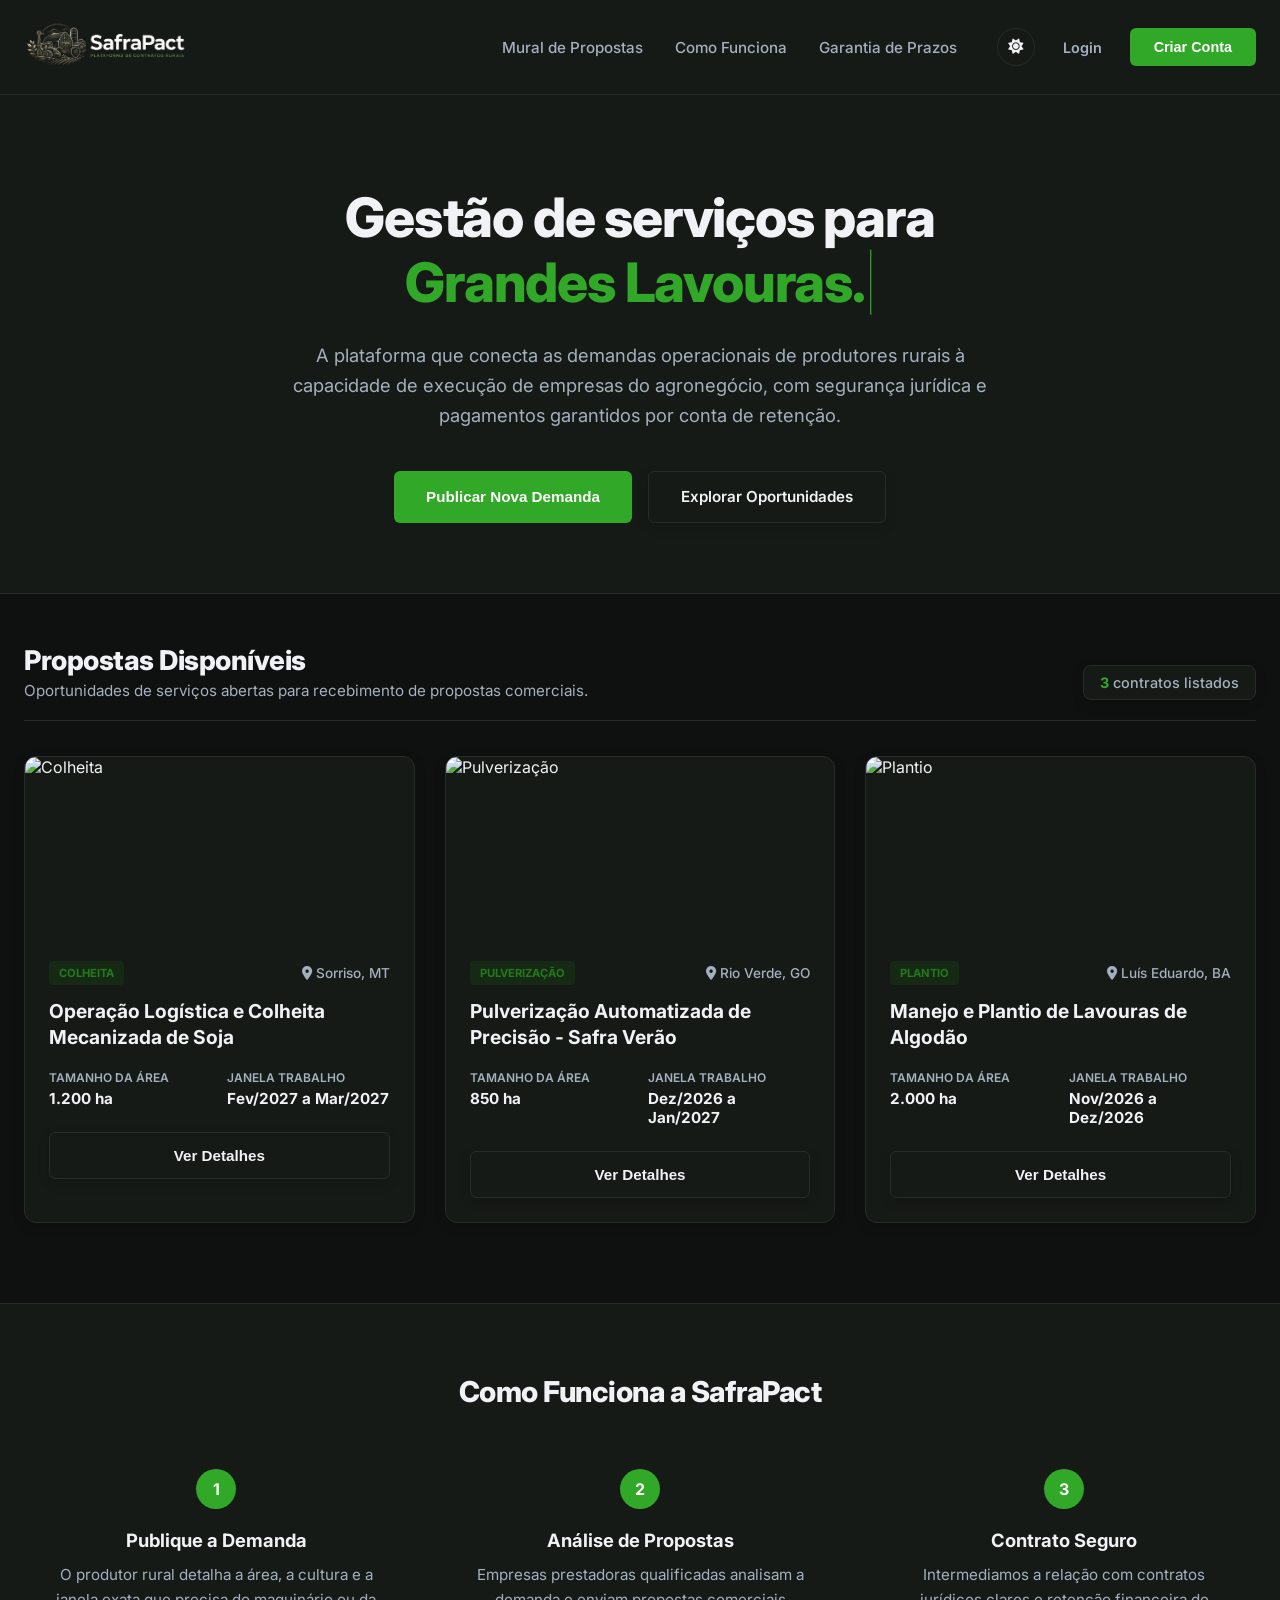
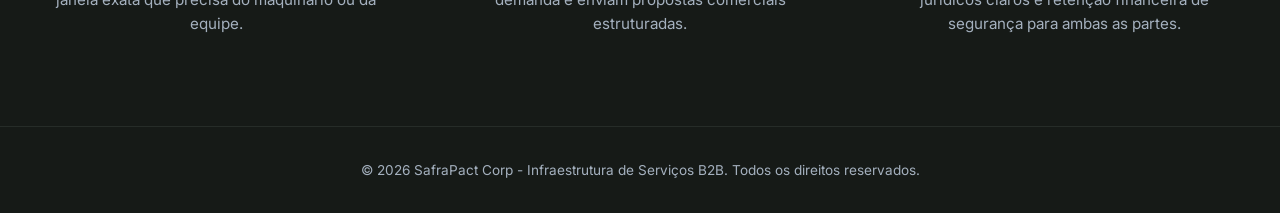
==== index.html @ 33dc3bca "Add files via upload" ====
<!DOCTYPE html>
<html lang="pt-br">
<head>
    <meta charset="UTF-8">
    <meta name="viewport" content="width=device-width, initial-scale=1.0">
    <title>SafraPact | Gestão de Contratos Agrícolas</title>
    <link rel="preconnect" href="https://fonts.googleapis.com">
    <link rel="preconnect" href="https://fonts.gstatic.com" crossorigin>
    <link href="https://fonts.googleapis.com/css2?family=Inter:wght@400;500;600;700;800&display=swap" rel="stylesheet">
    <link rel="stylesheet" href="https://cdnjs.cloudflare.com/ajax/libs/font-awesome/6.5.1/css/all.min.css">
    <link rel="stylesheet" href="css/style.css?v=20260605-3">
    <link rel="stylesheet" href="css/components.css?v=20260605-3">
</head>
<body>

<header class="premium-header">
    <div class="nav-container">
        <div class="logo-box">
            <img src="img/logo-fundo-branco.png" alt="SafraPact Logo" id="main-logo" class="logo-img">
        </div>
        
        <button class="menu-toggle" id="mobile-menu" aria-label="Menu">
            <i class="fas fa-bars"></i>
        </button>

        <nav id="nav-list" class="nav-wrapper">
            <ul class="nav-menu">
                <li id="menu-item-mural"><a href="propostas.html">Mural de Propostas</a></li>
                <li><a href="#como-funciona-anchor">Como Funciona</a></li>
                <li><a href="javascript:void(0)" id="nav-prazos">Garantia de Prazos</a></li>
            </ul>
            <div class="header-buttons">
                <button id="theme-toggle" class="btn-theme" aria-label="Alternar tema">
                    <i class="fas fa-moon"></i>
                </button>
                <button class="btn-link" id="nav-login">Login</button>
                <button class="btn-primary btn-nav" id="nav-cadastro">Criar Conta</button>
            </div>
        </nav>
    </div>
</header>

<main>
    <section class="hero-premium">
        <div class="hero-container-center">
            <h1>Gestão de serviços para <br><span id="typewriter-text" class="text-dynamic"></span><span class="cursor">|</span></h1>
            <p>A plataforma que conecta as demandas operacionais de produtores rurais à capacidade de execução de empresas do agronegócio, com segurança jurídica e pagamentos garantidos por conta de retenção.</p>
            <div class="hero-actions">
                <button class="btn-primary btn-large" id="hero-publicar">Publicar Nova Demanda</button>
                <a href="propostas.html" class="btn-secondary btn-large" id="hero-explorar">Explorar Oportunidades</a>
            </div>
        </div>
    </section>

    <section class="contracts-section" id="secao-demandas-home">
        <div class="section-container-header">
            <div class="section-title-block">
                <h2>Propostas Disponíveis</h2>
                <p>Oportunidades de serviços abertas para recebimento de propostas comerciais.</p>
            </div>
            <div class="counter-badge-premium">
                <span>3</span> contratos listados
            </div>
        </div>
        
        <div class="contracts-grid">
            <div class="contract-card">
                <img src="https://images.unsplash.com/photo-1599839619722-39751411ea63?auto=format&fit=crop&q=80&w=600" alt="Colheita" class="contract-img">
                <div class="contract-body">
                    <div class="card-tags">
                        <span class="status-tag">Colheita</span>
                        <span class="loc-text"><i class="fas fa-map-marker-alt"></i> Sorriso, MT</span>
                    </div>
                    <h3>Operação Logística e Colheita Mecanizada de Soja</h3>
                    <div class="metrics-grid">
                        <div class="metric"><span>Tamanho da Área</span><strong>1.200 ha</strong></div>
                        <div class="metric"><span>Janela Trabalho</span><strong>Fev/2027 a Mar/2027</strong></div>
                    </div>
                    <button class="btn-secondary btn-block btn-detalhes" data-id="1">Ver Detalhes</button>
                </div>
            </div>

            <div class="contract-card">
                <img src="https://images.unsplash.com/photo-1586771107445-d3af9e701c09?auto=format&fit=crop&q=80&w=600" alt="Pulverização" class="contract-img">
                <div class="contract-body">
                    <div class="card-tags">
                        <span class="status-tag">Pulverização</span>
                        <span class="loc-text"><i class="fas fa-map-marker-alt"></i> Rio Verde, GO</span>
                    </div>
                    <h3>Pulverização Automatizada de Precisão - Safra Verão</h3>
                    <div class="metrics-grid">
                        <div class="metric"><span>Tamanho da Área</span><strong>850 ha</strong></div>
                        <div class="metric"><span>Janela Trabalho</span><strong>Dez/2026 a Jan/2027</strong></div>
                    </div>
                    <button class="btn-secondary btn-block btn-detalhes" data-id="2">Ver Detalhes</button>
                </div>
            </div>

            <div class="contract-card">
                <img src="https://images.unsplash.com/photo-1621506289937-a8e4df240d0b?auto=format&fit=crop&q=80&w=600" alt="Plantio" class="contract-img">
                <div class="contract-body">
                    <div class="card-tags">
                        <span class="status-tag">Plantio</span>
                        <span class="loc-text"><i class="fas fa-map-marker-alt"></i> Luís Eduardo, BA</span>
                    </div>
                    <h3>Manejo e Plantio de Lavouras de Algodão</h3>
                    <div class="metrics-grid">
                        <div class="metric"><span>Tamanho da Área</span><strong>2.000 ha</strong></div>
                        <div class="metric"><span>Janela Trabalho</span><strong>Nov/2026 a Dez/2026</strong></div>
                    </div>
                    <button class="btn-secondary btn-block btn-detalhes" data-id="3">Ver Detalhes</button>
                </div>
            </div>
        </div>
    </section>

    <section class="how-it-works-section" id="como-funciona-anchor">
        <div class="how-container">
            <h2>Como Funciona a SafraPact</h2>
            <div class="how-grid">
                <div class="how-step">
                    <div class="step-num">1</div>
                    <h3>Publique a Demanda</h3>
                    <p>O produtor rural detalha a área, a cultura e a janela exata que precisa do maquinário ou da equipe.</p>
                </div>
                <div class="how-step">
                    <div class="step-num">2</div>
                    <h3>Análise de Propostas</h3>
                    <p>Empresas prestadoras qualificadas analisam a demanda e enviam propostas comerciais estruturadas.</p>
                </div>
                <div class="how-step">
                    <div class="step-num">3</div>
                    <h3>Contrato Seguro</h3>
                    <p>Intermediamos a relação com contratos jurídicos claros e retenção financeira de segurança para ambas as partes.</p>
                </div>
            </div>
        </div>
    </section>
</main>

<div class="modal-overlay" id="modalLoginOverlay">
    <div class="modal-card">
        <button class="close-btn" id="close-login"><i class="fas fa-times"></i></button>
        <div class="modal-head">
            <h2>Acessar Conta</h2>
            <p class="modal-subtitle">Entre com seus dados para gerenciar seus contratos</p>
        </div>
        <div class="modal-body">
            <div id="login-error-msg" class="login-alert" style="display: none;"></div>
            <div class="input-group">
                <label>E-mail Corporativo</label>
                <input type="email" id="login-email" placeholder="nome@empresa.com.br" class="premium-input">
            </div>
            <div class="input-group">
                <label>Senha de Acesso</label>
                <input type="password" id="login-senha" placeholder="Digite sua senha" class="premium-input">
            </div>
            <button class="btn-primary btn-block" id="btn-efetuar-login" style="margin-top: 10px;">Entrar na Plataforma</button>
            <div class="login-footer-links">
                <a href="javascript:void(0)" id="link-mudar-cadastro">Não tenho conta</a>
                <a href="#">Esqueci minha senha</a>
            </div>
        </div>
    </div>
</div>

<div class="modal-overlay" id="modalRegisterOverlay">
    <div class="modal-card">
        <button class="close-btn" id="close-cadastro"><i class="fas fa-times"></i></button>
        <div class="modal-head">
            <h2>Criar nova conta</h2>
            <p class="modal-subtitle">Selecione o seu perfil de atuação na plataforma</p>
        </div>
        <div class="modal-body select-profile-body">
            <button class="profile-option-btn">
                <div class="profile-icon"><i class="fas fa-file-invoice-dollar"></i></div>
                <div class="profile-desc">
                    <strong>Sou Produtor Rural</strong>
                    <span>Quero publicar minhas demandas e contratar empresas qualificadas.</span>
                </div>
            </button>
            <button class="profile-option-btn">
                <div class="profile-icon"><i class="fas fa-tractor"></i></div>
                <div class="profile-desc">
                    <strong>Sou Empresa / Prestador</strong>
                    <span>Possuo maquinário ou equipes e quero enviar propostas para os contratos.</span>
                </div>
            </button>
        </div>
    </div>
</div>

<div class="modal-overlay" id="modalPrazosOverlay">
    <div class="modal-card">
        <button class="close-btn" id="close-prazos"><i class="fas fa-times"></i></button>
        <div class="modal-head">
            <h2>Política de Alinhamento de Prazos</h2>
            <p class="modal-subtitle">Como asseguramos as tratativas contratuais</p>
        </div>
        <div class="modal-body text-modal-body">
            <p>A SafraPact atua como uma plataforma de infraestrutura e intermediação de negócios, aplicando termos jurídicos rígidos, análises cadastrais de CNPJ e contas de garantia com retenção de valores para mitigar quebras contratuais.</p>
            <p>Contudo, devido à natureza variável das operações agrícolas (fatores climáticos adversos, quebras mecânicas imprevisíveis ou bloqueios logísticos regionais), <strong>não é possível assegurar 100% o cumprimento físico ou pontualidade das janelas estipuladas nos contratos</strong>.</p>
        </div>
        <div class="modal-footer">
            <button class="btn-secondary btn-block" id="btn-entendi-prazos">Compreendo os Termos</button>
        </div>
    </div>
</div>

<div class="modal-overlay" id="modalOverlay">
    <div class="modal-card">
        <button class="close-btn" id="close-detalhes"><i class="fas fa-times"></i></button>
        <div class="modal-head">
            <span class="status-tag success">Recebendo Propostas</span>
            <h2 id="modalNome">Título do Contrato</h2>
            <p id="modalCargo" class="modal-subtitle"><i class="fas fa-map-marker-alt"></i> Localidade</p>
        </div>
        <div class="modal-body">
            <div class="info-block">
                <small>Tamanho da Área</small>
                <strong id="modalExp">0 hectares</strong>
            </div>
            <div class="info-block">
                <small>Janela de Trabalho</small>
                <strong id="modalEsp">Data</strong>
            </div>
            <div class="info-block">
                <small>Garantia Financeira</small>
                <strong>Retido em Segurança</strong>
            </div>
        </div>
        <div class="modal-footer">
            <button class="btn-primary btn-block">Enviar Proposta Comercial</button>
        </div>
    </div>
</div>

<div id="bloco-aviso-produtor-home" style="display: none; max-width: 1280px; margin: 40px auto; padding: 0 24px;">
    <div style="padding: 50px; text-align: center; background: var(--bg-card); border: 1px solid var(--border); border-radius: 12px; box-shadow: var(--shadow-sm);">
        <i class="fas fa-user-shield" style="font-size: 2.5rem; color: var(--primary); margin-bottom: 15px;"></i>
        <h3 style="margin-bottom: 8px;">Painel do Produtor Rural Ativo</h3>
        <p style="color: var(--text-muted); max-width: 500px; margin: 0 auto; font-size: 0.95rem; line-height: 1.5;">Utilize as ferramentas administrativas do seu painel logístico seguro para cadastrar propriedades e publicar novas demandas operacionais para o ecossistema.</p>
    </div>
</div>

<footer>
    <div class="footer-content">
        <p>&copy; 2026 SafraPact Corp - Infraestrutura de Serviços B2B. Todos os direitos reservados.</p>
    </div>
</footer>

<script src="js/config.js?v=20260605-3"></script>
<script src="js/safrapact-store.js?v=20260605-3"></script>
<script src="js/script.js?v=20260605-3"></script>
</body>
</html>
---- css/style.css ----
:root {
    --primary: #2b8a22;       
    --primary-dark: #1e6317;
    --primary-light: #eaf5ea;
    --text-main: #2d3436;     
    --text-muted: #636e72;
    --bg-page: #f5f7f5;       
    --bg-card: #ffffff;
    --border: #e2e8f0;
    --shadow-sm: 0 2px 8px rgba(0, 0, 0, 0.02);
    --shadow-md: 0 16px 36px rgba(0, 0, 0, 0.05);
}

[data-theme="dark"] {
    --primary: #32a828;
    --primary-dark: #237a1c;
    --primary-light: #162915;
    --text-main: #f1f2f6;     
    --text-muted: #a4b0be;
    --bg-page: #0f1110;       
    --bg-card: #161a17;       
    --border: #262c28;
    --shadow-sm: 0 4px 12px rgba(0, 0, 0, 0.15);
    --shadow-md: 0 16px 40px rgba(0, 0, 0, 0.35);
}

* { margin: 0; padding: 0; box-sizing: border-box; }

body {
    font-family: 'Inter', sans-serif;
    background-color: var(--bg-page);
    color: var(--text-main);
    transition: background-color 0.25s ease, color 0.25s ease;
    -webkit-font-smoothing: antialiased;
}

.premium-header { 
    background: var(--bg-card); 
    border-bottom: 1px solid var(--border); 
    position: sticky; 
    top: 0; 
    z-index: 1000; 
    height: 95px; 
    display: flex; 
    align-items: center; 
    transition: background-color 0.25s; 
}
.nav-container { width: 100%; max-width: 1280px; margin: 0 auto; display: flex; justify-content: space-between; align-items: center; padding: 0 24px; }
.logo-img { height: 70px !important; width: auto !important; object-fit: contain; }
.nav-wrapper { display: flex; align-items: center; gap: 40px; }
.nav-menu { display: flex; list-style: none; gap: 32px; align-items: center; margin: 0; padding: 0;}
.nav-menu a { color: var(--text-muted); text-decoration: none; font-weight: 500; font-size: 0.95rem; transition: color 0.2s; }
.nav-menu a:hover { color: var(--text-main); }
.header-buttons { display: flex; align-items: center; gap: 16px; }

.btn-primary { background: var(--primary); color: #fff; border: none; padding: 11px 24px; border-radius: 6px; font-weight: 600; cursor: pointer; transition: background-color 0.15s; font-size: 0.9rem; display: inline-flex; align-items: center; justify-content: center; }
.btn-primary:hover { background: var(--primary-dark); }
.btn-secondary { background: var(--bg-card); color: var(--text-main); border: 1px solid var(--border); padding: 11px 24px; border-radius: 6px; font-weight: 600; cursor: pointer; transition: all 0.15s; box-shadow: var(--shadow-sm); display: inline-flex; align-items: center; justify-content: center; text-decoration: none; }
.btn-secondary:hover { background-color: var(--bg-page); border-color: var(--text-muted); }
.btn-link { background: transparent; border: none; color: var(--text-muted); font-family: inherit; font-weight: 600; font-size: 0.9rem; padding: 8px 12px; cursor: pointer; transition: color 0.15s; }
.btn-link:hover { color: var(--text-main); }
.btn-large { padding: 14px 32px; font-size: 0.95rem; height: 52px; }
.btn-block { width: 100%; padding: 14px; border-radius: 6px; font-size: 0.95rem; }
.btn-theme { background: transparent; border: 1px solid var(--border); color: var(--text-main); width: 38px; height: 38px; border-radius: 50%; cursor: pointer; display: flex; align-items: center; justify-content: center; font-size: 0.95rem; transition: 0.2s; }
.btn-theme:hover { background: var(--primary-light); color: var(--primary); border-color: var(--primary); }

.hero-premium { background: var(--bg-card); padding: 90px 24px 70px; text-align: center; border-bottom: 1px solid var(--border); transition: background-color 0.25s; }
.hero-container-center { max-width: 850px; margin: 0 auto; }
.hero-premium h1 { font-size: 3.4rem; font-weight: 800; line-height: 1.2; letter-spacing: -1.2px; margin-bottom: 24px; color: var(--text-main); min-height: 130px; }
.hero-premium p { font-size: 1.15rem; color: var(--text-muted); margin-bottom: 40px; max-width: 720px; margin-inline: auto; line-height: 1.65; }
.hero-actions { display: flex; justify-content: center; align-items: center; gap: 16px; }

.text-dynamic { color: var(--primary); font-weight: 800; }
.cursor { font-weight: 100; color: var(--primary); animation: blink 0.7s infinite; }
@keyframes blink { 0%, 100% { opacity: 1; } 50% { opacity: 0; } }

.contracts-section { max-width: 1280px; margin: 50px auto 80px; padding: 0 24px; }
.section-container-header { display: flex; justify-content: space-between; align-items: flex-end; margin-bottom: 35px; border-bottom: 1px solid var(--border); padding-bottom: 20px; }
.section-title-block h2 { font-size: 1.7rem; font-weight: 800; letter-spacing: -0.5px; color: var(--text-main); }
.section-title-block p { color: var(--text-muted); font-size: 0.95rem; margin-top: 4px; }
.counter-badge-premium { background: var(--bg-card); border: 1px solid var(--border); padding: 8px 16px; border-radius: 8px; font-size: 0.9rem; font-weight: 500; color: var(--text-muted); box-shadow: var(--shadow-sm); }
.counter-badge-premium span { color: var(--primary); font-weight: 700; }

.contracts-grid { display: grid; grid-template-columns: repeat(auto-fill, minmax(360px, 1fr)); gap: 30px; }
.contract-card { background: var(--bg-card); border-radius: 12px; border: 1px solid var(--border); overflow: hidden; transition: transform 0.25s, box-shadow 0.25s; box-shadow: var(--shadow-sm); display: flex; flex-direction: column; }
.contract-card:hover { transform: translateY(-5px); box-shadow: var(--shadow-md); border-color: var(--primary); }
.contract-img { width: 100%; height: 180px; object-fit: cover; }
.contract-body { padding: 24px; display: flex; flex-direction: column; flex-grow: 1; }
.card-tags { display: flex; justify-content: space-between; align-items: center; margin-bottom: 14px; }
.status-tag { font-size: 0.7rem; font-weight: 700; padding: 5px 10px; border-radius: 4px; text-transform: uppercase; background: var(--primary-light); color: var(--primary-dark); }
.loc-text { font-size: 0.85rem; color: var(--text-muted); font-weight: 500; }
.contract-body h3 { font-size: 1.2rem; font-weight: 700; margin-bottom: 20px; line-height: 1.35; color: var(--text-main); }

.metrics-grid { display: grid; grid-template-columns: 1fr 1fr; gap: 16px; margin-bottom: 24px; }
.metric { display: flex; flex-direction: column; }
.metric span { font-size: 0.75rem; color: var(--text-muted); text-transform: uppercase; font-weight: 600; }
.metric strong { font-size: 0.95rem; color: var(--text-main); margin-top: 4px; font-weight: 700; }

.how-it-works-section { background: var(--bg-card); padding: 70px 24px; border-top: 1px solid var(--border); transition: background-color 0.25s; scroll-margin-top: 95px; }
.how-container { max-width: 1280px; margin: 0 auto; text-align: center; }
.how-it-works-section h2 { font-size: 1.8rem; font-weight: 800; margin-bottom: 40px; letter-spacing: -0.5px; }
.how-grid { display: grid; grid-template-columns: repeat(auto-fit, minmax(280px, 1fr)); gap: 40px; }
.how-step { padding: 20px; text-align: center; }
.step-num { width: 40px; height: 40px; background: var(--primary); color: white; border-radius: 50%; display: inline-flex; align-items: center; justify-content: center; font-weight: 700; margin-bottom: 20px; }
.how-step h3 { font-size: 1.15rem; font-weight: 700; margin-bottom: 12px; }
.how-step p { color: var(--text-muted); font-size: 0.95rem; line-height: 1.6; }

.input-group { display: flex; flex-direction: column; gap: 6px; text-align: left; margin-bottom: 14px; }
.input-group label { font-size: 0.85rem; font-weight: 600; color: var(--text-main); }
.premium-input { width: 100%; padding: 12px; border-radius: 6px; border: 1px solid var(--border); background: var(--bg-page); color: var(--text-main); font-family: inherit; font-size: 0.95rem; outline: none; }
.premium-input:focus { border-color: var(--primary); }
.login-footer-links { display: flex; justify-content: space-between; font-size: 0.85rem; margin-top: 15px; }
.login-footer-links a { color: var(--primary); text-decoration: none; font-weight: 600; }

.modal-overlay { display: none; position: fixed; top: 0; left: 0; width: 100%; height: 100%; background: rgba(0,0,0,0.4); backdrop-filter: blur(5px); z-index: 3000; justify-content: center; align-items: center; }
.modal-card { background: var(--bg-card); width: 90%; max-width: 480px; border-radius: 16px; padding: 36px; position: relative; box-shadow: 0 20px 40px rgba(0,0,0,0.1); border: 1px solid var(--border); }
.close-btn { position: absolute; top: 20px; right: 20px; background: var(--bg-page); border: none; width: 34px; height: 34px; border-radius: 50%; cursor: pointer; color: var(--text-muted); display: flex; align-items: center; justify-content: center; }
.close-btn:hover { background: var(--border); color: var(--text-main); }
.modal-head { margin-bottom: 24px; border-bottom: 1px solid var(--border); padding-bottom: 16px; }
.modal-head h2 { font-size: 1.5rem; font-weight: 800; color: var(--text-main); }
.modal-subtitle { color: var(--text-muted); font-size: 0.9rem; margin-top: 4px; }
.modal-body { display: flex; flex-direction: column; gap: 16px; }
.text-modal-body p { font-size: 0.95rem; color: var(--text-main); line-height: 1.6; margin-bottom: 12px; text-align: left; }
.info-block { display: flex; justify-content: space-between; align-items: center; padding: 14px; background: var(--bg-page); border-radius: 8px; border: 1px solid var(--border); }
.info-block small { color: var(--text-muted); font-weight: 600; font-size: 0.85rem; }
.info-block strong { color: var(--text-main); }

.select-profile-body { gap: 14px; padding-top: 10px; }
.profile-option-btn { width: 100%; display: flex; align-items: center; gap: 18px; padding: 18px; background: var(--bg-page); border: 1px solid var(--border); border-radius: 10px; text-align: left; cursor: pointer; transition: all 0.2s; font-family: inherit; }
.profile-option-btn:hover { border-color: var(--primary); background: var(--primary-light); transform: translateY(-2px); }
.profile-icon { width: 44px; height: 44px; background: var(--bg-card); border: 1px solid var(--border); color: var(--primary); border-radius: 8px; display: flex; align-items: center; justify-content: center; font-size: 1.2rem; flex-shrink: 0; }
.profile-desc { display: flex; flex-direction: column; gap: 2px; }
.profile-desc strong { color: var(--text-main); font-size: 0.95rem; font-weight: 700; }
.profile-desc span { color: var(--text-muted); font-size: 0.8rem; line-height: 1.3; }

.login-alert { background-color: #ffeaa7; border: 1px solid #fdcb6e; color: #d63031; padding: 10px 14px; border-radius: 6px; font-size: 0.88rem; font-weight: 500; text-align: center; margin-bottom: 8px; animation: shakeValidacao 0.4s ease; }
@keyframes shakeValidacao { 0%, 100% { transform: translateX(0); } 25% { transform: translateX(-6px); } 75% { transform: translateX(6px); } }

footer { background: var(--bg-card); border-top: 1px solid var(--border); padding: 35px; text-align: center; font-size: 0.85rem; color: var(--text-muted); }
.menu-toggle { display: none; background: none; border: none; font-size: 1.5rem; color: var(--text-main); cursor: pointer; }

@media (max-width: 768px) {
    .premium-header { height: 90px; }
    .logo-img { height: 70px !important; } 
    .menu-toggle { display: block; }
    .nav-wrapper { display: none; position: absolute; top: 90px; left: 0; width: 100%; background: var(--bg-card); padding: 24px; border-bottom: 1px solid var(--border); flex-direction: column; gap: 24px; box-shadow: var(--shadow-md); }
    .nav-wrapper.active { display: flex; }
    .nav-menu { flex-direction: column; gap: 16px; width: 100%; }
    .header-buttons { flex-direction: column; width: 100%; gap: 12px; }
    .btn-link, .btn-primary { width: 100%; text-align: center; justify-content: center; }
    .contracts-grid { grid-template-columns: 1fr; }
}
---- css/components.css ----
/* Componentes compartilhados: notificações, nova demanda, filtros e painel */
.notification-wrapper { position: relative; display: flex; align-items: center; }
.notification-bell { position: relative; width: 40px; height: 40px; border-radius: 50%; border: 1px solid var(--border); background: var(--bg-card); color: var(--text-main); cursor: pointer; display: inline-flex; align-items: center; justify-content: center; transition: .2s; }
.notification-bell:hover { color: var(--primary); border-color: var(--primary); background: var(--primary-light); }
.notification-count { position: absolute; top: -6px; right: -6px; min-width: 19px; height: 19px; padding: 0 5px; border-radius: 20px; align-items: center; justify-content: center; background: #d63031; color: #fff; font-size: .68rem; font-weight: 800; border: 2px solid var(--bg-card); }
.notification-panel { display: none; position: absolute; right: 0; top: 50px; width: 330px; background: var(--bg-card); border: 1px solid var(--border); border-radius: 12px; box-shadow: var(--shadow-md); overflow: hidden; z-index: 3500; }
.notification-panel.open { display: block; }
.notification-panel-head { display: flex; align-items: center; justify-content: space-between; padding: 14px; border-bottom: 1px solid var(--border); }
.notification-panel-head button { border: none; background: transparent; color: var(--primary); cursor: pointer; font-size: .74rem; font-weight: 700; }
.notification-list { max-height: 310px; overflow-y: auto; }
.notification-item { display: flex; gap: 11px; padding: 13px 14px; text-decoration: none; border-bottom: 1px solid var(--border); color: var(--text-main); }
.notification-item:hover { background: var(--bg-page); }
.notification-item i { color: var(--primary); margin-top: 3px; }
.notification-item span { display: flex; flex-direction: column; gap: 3px; }
.notification-item small { color: var(--text-muted); }
.notification-empty, .sync-mode-note { padding: 14px; color: var(--text-muted); font-size: .8rem; line-height: 1.45; }
.sync-mode-note { border-top: 1px solid var(--border); background: var(--bg-page); }
.sync-mode-note i { margin-right: 6px; color: var(--primary); }
.toast-stack { position: fixed; top: 112px; right: 22px; z-index: 6000; display: flex; flex-direction: column; gap: 10px; max-width: 370px; }
.safrapact-toast { display: flex; gap: 10px; align-items: flex-start; padding: 14px 16px; border: 1px solid var(--border); border-radius: 10px; background: var(--bg-card); color: var(--text-main); box-shadow: var(--shadow-md); opacity: 0; transform: translateX(22px); transition: .28s; font-size: .88rem; line-height: 1.4; }
.safrapact-toast.show { opacity: 1; transform: translateX(0); }
.safrapact-toast i { color: var(--primary); margin-top: 2px; }
.safrapact-toast.notice i { color: #f39c12; }
.modal-card-large { max-width: 820px !important; max-height: 92vh; overflow-y: auto; }
.modal-kicker { color: var(--primary); font-size: .76rem; font-weight: 800; letter-spacing: .7px; text-transform: uppercase; margin-bottom: 7px; }
.demand-form { display: flex; flex-direction: column; gap: 15px; }
.form-grid { display: grid; gap: 14px; }
.two-columns { grid-template-columns: repeat(2, minmax(0, 1fr)); }
.span-2 { grid-column: span 2; }
.input-group label { font-size: .79rem; color: var(--text-muted); font-weight: 700; }
.premium-textarea { min-height: 94px; resize: vertical; font-family: inherit; }
.draft-status { display: flex; gap: 8px; align-items: center; font-size: .78rem; color: var(--text-muted); padding: 10px 12px; border: 1px dashed var(--border); border-radius: 8px; background: var(--bg-page); }
.draft-status i { color: var(--primary); }
.demand-form-actions { display: flex; justify-content: flex-end; gap: 12px; flex-wrap: wrap; }
.demand-form-actions button { display: inline-flex; align-items: center; gap: 8px; }
.mural-filter-panel { display: grid; grid-template-columns: 1.4fr .8fr .8fr auto; gap: 12px; margin: 0 0 22px; padding: 15px; border: 1px solid var(--border); background: var(--bg-card); border-radius: 10px; box-shadow: var(--shadow-sm); }
.mural-filter-panel .premium-input { min-width: 0; }
.filter-actions { display: flex; gap: 8px; }
.filter-actions button { white-space: nowrap; }
.card-extra-meta { display: flex; flex-wrap: wrap; gap: 8px; margin: -8px 0 16px; }
.card-extra-meta span { color: var(--text-muted); font-size: .75rem; padding: 5px 7px; background: var(--bg-page); border-radius: 5px; border: 1px solid var(--border); }
.profile-section { margin-top: 24px; text-align: left; padding: 20px; border-radius: 10px; border: 1px solid var(--border); background: var(--bg-page); }
.profile-section-head { display: flex; justify-content: space-between; align-items: center; gap: 12px; margin-bottom: 14px; }
.profile-section-head h2 { font-size: 1rem; }
.pending-list { display: grid; gap: 10px; }
.pending-item { display: flex; justify-content: space-between; align-items: center; gap: 12px; padding: 13px; background: var(--bg-card); border: 1px solid var(--border); border-radius: 8px; }
.pending-item strong { display: block; font-size: .9rem; }
.pending-item small { color: var(--text-muted); }
.pending-item-actions { display: flex; gap: 8px; flex-shrink: 0; }
.btn-mini { padding: 8px 10px !important; font-size: .75rem !important; }
.sync-status-card { display: flex; align-items: center; justify-content: center; gap: 8px; margin: 18px auto 0; color: var(--text-muted); font-size: .78rem; }
.sync-status-card i { color: var(--primary); }
@media (max-width: 768px) {
  .notification-panel { position: fixed; right: 14px; left: 14px; top: 100px; width: auto; }
  .toast-stack { left: 14px; right: 14px; top: 105px; max-width: none; }
  .two-columns { grid-template-columns: 1fr; }
  .span-2 { grid-column: span 1; }
  .mural-filter-panel { grid-template-columns: 1fr; }
  .filter-actions { display: grid; grid-template-columns: 1fr 1fr; }
  .pending-item { align-items: flex-start; flex-direction: column; }
  .modal-card-large { padding: 26px 20px !important; }
}
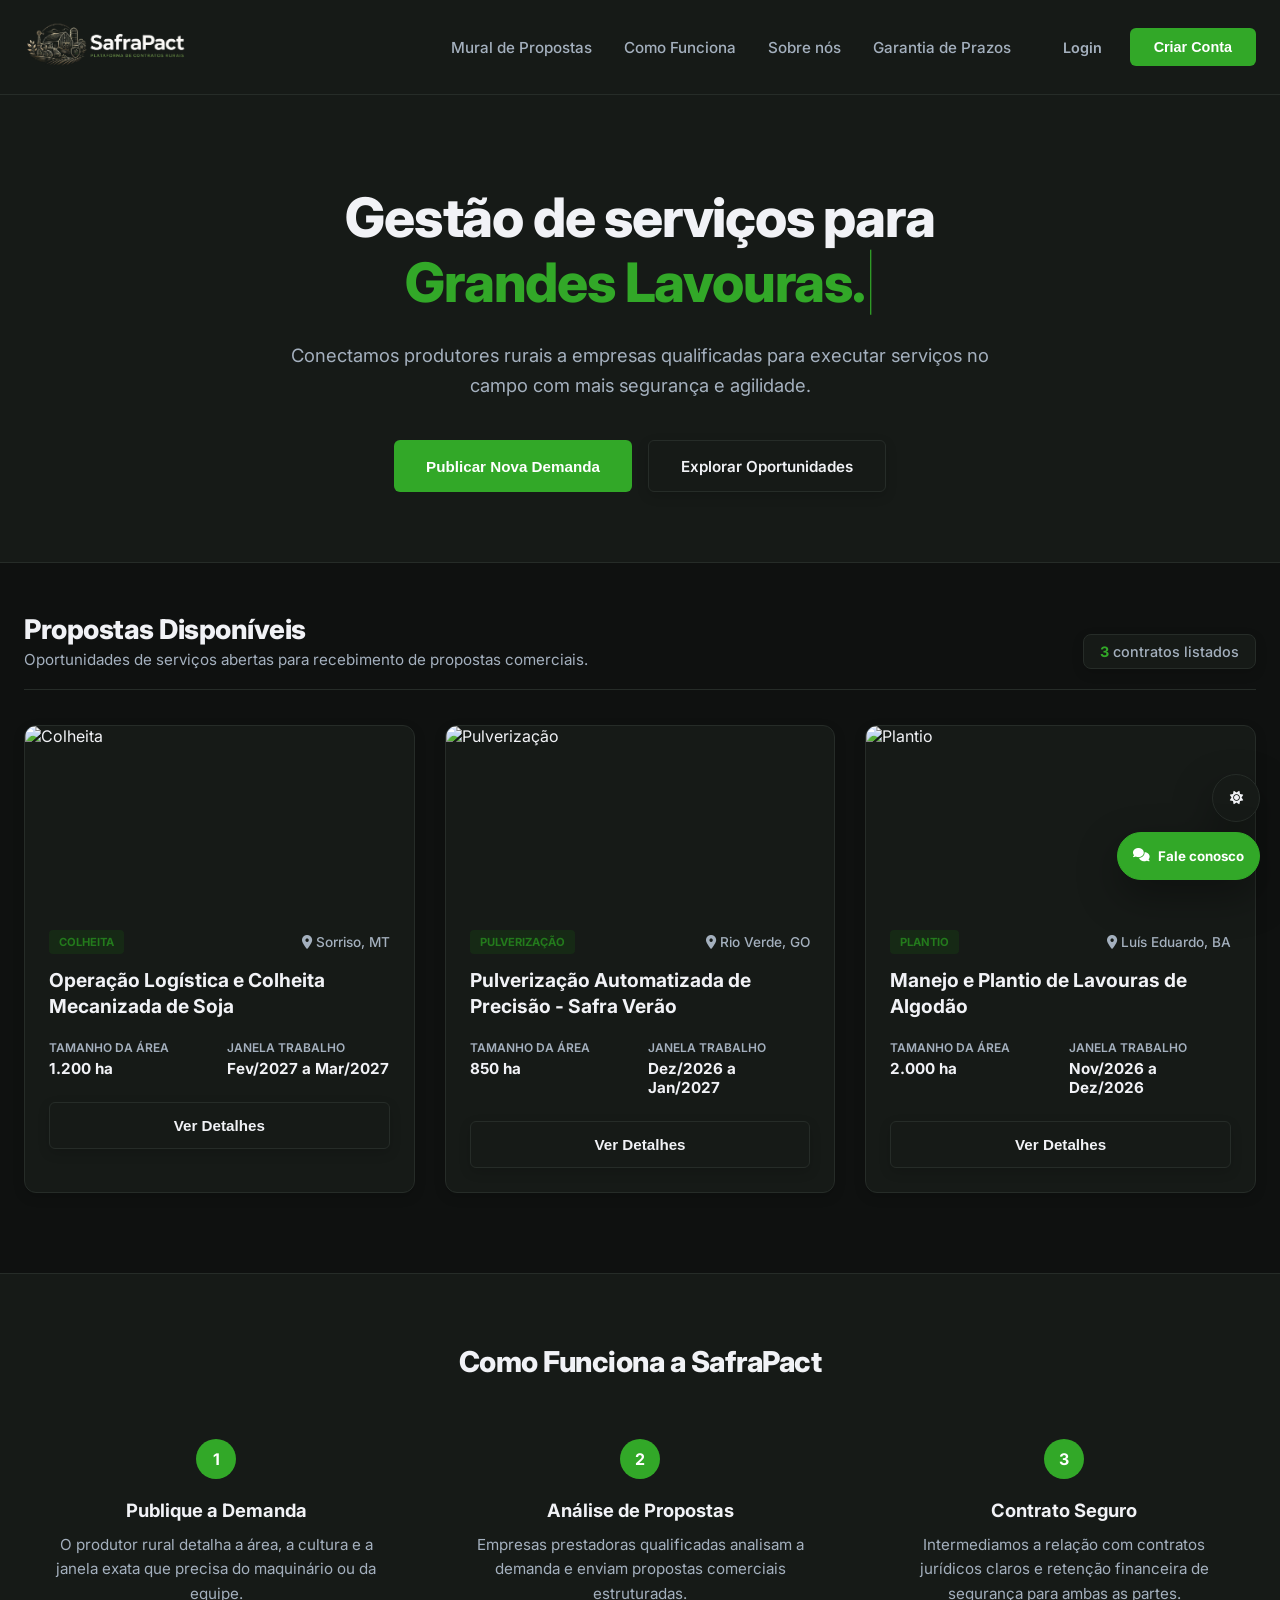
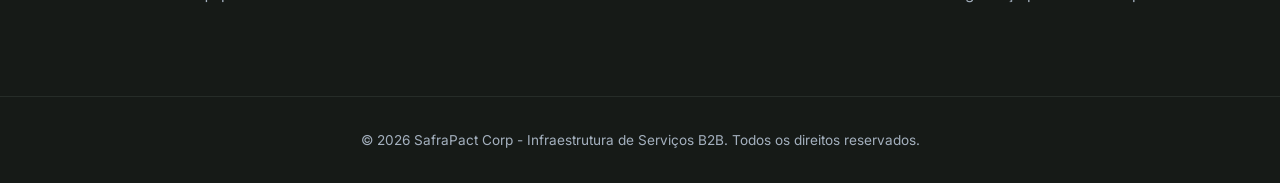
==== commit fe812061: "v5 att" ====
--- a/index.html
+++ b/index.html
@@ -8,8 +8,8 @@
     <link rel="preconnect" href="https://fonts.gstatic.com" crossorigin>
     <link href="https://fonts.googleapis.com/css2?family=Inter:wght@400;500;600;700;800&display=swap" rel="stylesheet">
     <link rel="stylesheet" href="https://cdnjs.cloudflare.com/ajax/libs/font-awesome/6.5.1/css/all.min.css">
-    <link rel="stylesheet" href="css/style.css?v=20260605-3">
-    <link rel="stylesheet" href="css/components.css?v=20260605-3">
+    <link rel="stylesheet" href="css/style.css?v=20260605-5">
+    <link rel="stylesheet" href="css/components.css?v=20260605-5">
 </head>
 <body>
 
@@ -27,6 +27,7 @@
             <ul class="nav-menu">
                 <li id="menu-item-mural"><a href="propostas.html">Mural de Propostas</a></li>
                 <li><a href="#como-funciona-anchor">Como Funciona</a></li>
+                <li><a href="sobre.html">Sobre nós</a></li>
                 <li><a href="javascript:void(0)" id="nav-prazos">Garantia de Prazos</a></li>
             </ul>
             <div class="header-buttons">
@@ -44,7 +45,7 @@
     <section class="hero-premium">
         <div class="hero-container-center">
             <h1>Gestão de serviços para <br><span id="typewriter-text" class="text-dynamic"></span><span class="cursor">|</span></h1>
-            <p>A plataforma que conecta as demandas operacionais de produtores rurais à capacidade de execução de empresas do agronegócio, com segurança jurídica e pagamentos garantidos por conta de retenção.</p>
+            <p>Conectamos produtores rurais a empresas qualificadas para executar serviços no campo com mais segurança e agilidade.</p>
             <div class="hero-actions">
                 <button class="btn-primary btn-large" id="hero-publicar">Publicar Nova Demanda</button>
                 <a href="propostas.html" class="btn-secondary btn-large" id="hero-explorar">Explorar Oportunidades</a>
@@ -215,20 +216,7 @@
             <h2 id="modalNome">Título do Contrato</h2>
             <p id="modalCargo" class="modal-subtitle"><i class="fas fa-map-marker-alt"></i> Localidade</p>
         </div>
-        <div class="modal-body">
-            <div class="info-block">
-                <small>Tamanho da Área</small>
-                <strong id="modalExp">0 hectares</strong>
-            </div>
-            <div class="info-block">
-                <small>Janela de Trabalho</small>
-                <strong id="modalEsp">Data</strong>
-            </div>
-            <div class="info-block">
-                <small>Garantia Financeira</small>
-                <strong>Retido em Segurança</strong>
-            </div>
-        </div>
+        <div class="modal-body" id="modal-details-content"></div>
         <div class="modal-footer">
             <button class="btn-primary btn-block">Enviar Proposta Comercial</button>
         </div>
@@ -249,8 +237,8 @@
     </div>
 </footer>
 
-<script src="js/config.js?v=20260605-3"></script>
-<script src="js/safrapact-store.js?v=20260605-3"></script>
-<script src="js/script.js?v=20260605-3"></script>
+<script src="js/config.js?v=20260605-5"></script>
+<script src="js/safrapact-store.js?v=20260605-5"></script>
+<script src="js/script.js?v=20260605-5"></script>
 </body>
 </html>
--- a/css/components.css
+++ b/css/components.css
@@ -60,3 +60,63 @@
   .pending-item { align-items: flex-start; flex-direction: column; }
   .modal-card-large { padding: 26px 20px !important; }
 }
+
+/* --- Finalização visual v4 --- */
+.floating-actions { position: fixed; right: 20px; bottom: 20px; z-index: 4200; display: flex; flex-direction: column; align-items: flex-end; gap: 10px; }
+.floating-action { min-width: 48px; height: 48px; padding: 0 15px; border: 1px solid var(--border); border-radius: 999px; background: var(--bg-card); color: var(--text-main); box-shadow: var(--shadow-md); cursor: pointer; display: inline-flex; align-items: center; justify-content: center; gap: 8px; font-family: inherit; font-weight: 700; transition: transform .2s, border-color .2s, color .2s; }
+.floating-action:hover { transform: translateY(-3px); border-color: var(--primary); color: var(--primary); }
+.floating-theme { width: 48px; padding: 0; }
+.floating-contact { background: var(--primary); color: #fff; border-color: var(--primary); }
+.floating-contact:hover { color: #fff; background: var(--primary-dark); }
+.header-logout { display: inline-flex; gap: 7px; align-items: center; }
+.input-help { color: var(--text-muted); font-size: .74rem; line-height: 1.4; }
+.image-preview { margin-top: 7px; min-height: 76px; border: 1px dashed var(--border); border-radius: 8px; background: var(--bg-page); display: flex; align-items: center; justify-content: center; overflow: hidden; color: var(--text-muted); font-size: .8rem; }
+.image-preview img { display: block; width: 100%; max-height: 230px; object-fit: cover; }
+.image-preview i { margin-right: 6px; color: var(--primary); }
+.location-tools { display: flex; align-items: center; gap: 10px; flex-wrap: wrap; }
+.map-open-link, .map-detail-link { color: var(--primary); text-decoration: none; font-size: .82rem; font-weight: 700; }
+.property-map { width: 100%; height: 230px; border: 1px solid var(--border); border-radius: 9px; display: block; margin-top: 7px; }
+.map-placeholder { display: flex; align-items: center; justify-content: center; gap: 8px; min-height: 76px; padding: 14px; border: 1px dashed var(--border); border-radius: 8px; color: var(--text-muted); background: var(--bg-page); font-size: .8rem; text-align: center; }
+.map-placeholder i { color: var(--primary); }
+.demand-detail-grid { display: grid; grid-template-columns: repeat(2, minmax(0, 1fr)); gap: 11px; }
+.detail-cover { grid-column: span 2; width: 100%; height: 220px; border-radius: 9px; object-fit: cover; border: 1px solid var(--border); }
+.detail-info-block, .detail-description { padding: 12px; background: var(--bg-page); border: 1px solid var(--border); border-radius: 8px; display: flex; flex-direction: column; gap: 5px; }
+.detail-info-block small, .detail-description small { color: var(--text-muted); text-transform: uppercase; font-size: .68rem; font-weight: 800; }
+.detail-info-block strong { font-size: .88rem; line-height: 1.35; }
+.detail-description p { font-size: .88rem; line-height: 1.55; color: var(--text-main); }
+.empty-mural { grid-column: 1 / -1; padding: 44px; text-align: center; border: 1px dashed var(--border); border-radius: 10px; background: var(--bg-card); }
+.about-page { max-width: 1100px; margin: 0 auto; padding: 64px 24px 84px; }
+.about-hero { padding: 42px; border-radius: 16px; background: var(--bg-card); border: 1px solid var(--border); box-shadow: var(--shadow-sm); }
+.about-hero h1 { font-size: clamp(2rem, 5vw, 3.2rem); margin: 8px 0 14px; }
+.about-hero p { color: var(--text-muted); max-width: 800px; line-height: 1.7; }
+.about-grid { display: grid; grid-template-columns: repeat(3, 1fr); gap: 18px; margin-top: 24px; }
+.about-card { padding: 22px; border: 1px solid var(--border); border-radius: 12px; background: var(--bg-card); }
+.about-card i { color: var(--primary); font-size: 1.35rem; }
+.about-card h2 { font-size: 1.05rem; margin: 13px 0 7px; }
+.about-card p { color: var(--text-muted); font-size: .88rem; line-height: 1.6; }
+.about-story { margin-top: 24px; padding: 28px; border: 1px solid var(--border); border-radius: 12px; background: var(--bg-card); }
+.about-story h2 { margin-bottom: 10px; }
+.about-story p { color: var(--text-muted); line-height: 1.7; }
+
+@media (max-width: 768px) {
+  .nav-wrapper { display: none !important; position: fixed !important; top: 95px !important; right: 0 !important; left: auto !important; width: min(88vw, 360px) !important; height: calc(100vh - 95px) !important; padding: 18px !important; flex-direction: column !important; align-items: stretch !important; gap: 18px !important; background: var(--bg-card) !important; border-left: 1px solid var(--border) !important; border-bottom: none !important; box-shadow: var(--shadow-md) !important; overflow-y: auto !important; }
+  .nav-wrapper.active { display: flex !important; }
+  .nav-menu { flex-direction: column !important; align-items: stretch !important; gap: 6px !important; width: 100% !important; }
+  .nav-menu li, .nav-menu a { width: 100%; }
+  .nav-menu a { display: flex; padding: 12px; border-radius: 8px; background: var(--bg-page); border: 1px solid var(--border); }
+  .header-buttons { display: flex !important; flex-direction: column !important; align-items: stretch !important; gap: 9px !important; width: 100% !important; padding-top: 14px; border-top: 1px solid var(--border); }
+  .header-buttons > button, .header-buttons > a, .header-buttons .notification-wrapper { width: 100%; }
+  .header-buttons > button, .header-buttons > a { justify-content: center; text-align: center; }
+  .notification-bell { width: 100%; border-radius: 8px; }
+  .hero-actions { flex-direction: column !important; align-items: stretch !important; }
+  .hero-actions .btn-large { width: 100%; }
+  .demand-detail-grid { grid-template-columns: 1fr; }
+  .detail-cover, .span-2 { grid-column: span 1 !important; }
+  .floating-actions { right: 14px; bottom: 14px; }
+  .floating-contact span { display: none; }
+  .floating-contact { width: 48px; padding: 0; }
+  .about-page { padding: 38px 16px 70px; }
+  .about-hero { padding: 26px 20px; }
+  .about-grid { grid-template-columns: 1fr; }
+  .pending-item-actions { width: 100%; flex-wrap: wrap; }
+}
